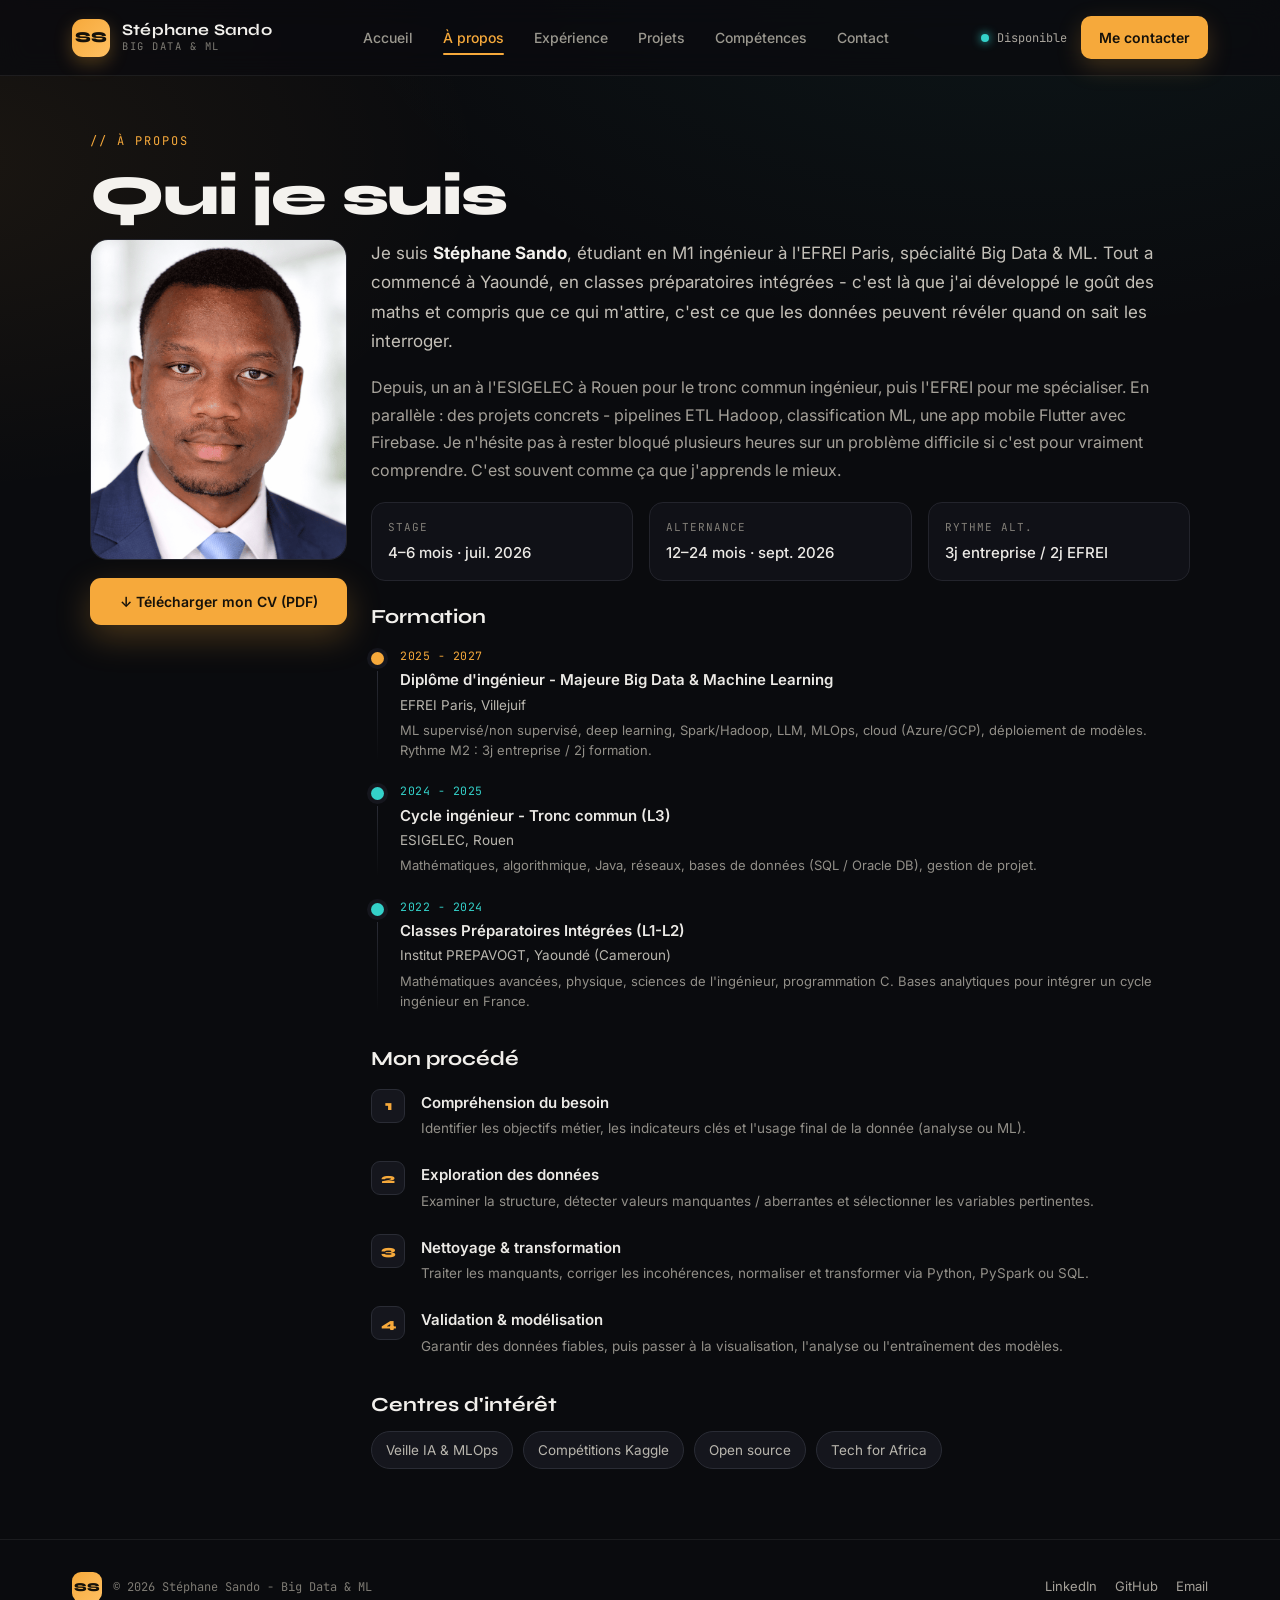
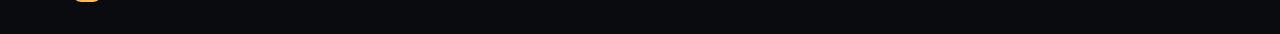
==== about.html @ d76c53a5 "Initial portfolio commit" ====
<!DOCTYPE html>
<html lang="fr">
<head>
  <meta charset="UTF-8">
  <meta name="viewport" content="width=device-width, initial-scale=1.0">
  <title>À propos - Stéphane Sando</title>
  <link rel="preconnect" href="https://fonts.googleapis.com">
  <link rel="preconnect" href="https://fonts.gstatic.com" crossorigin>
  <link href="https://fonts.googleapis.com/css2?family=Syne:wght@600;700;800&family=Inter:wght@400;500;600&family=JetBrains+Mono:wght@400;500&display=swap" rel="stylesheet">
  <link href="https://cdn.jsdelivr.net/npm/bootstrap@5.3.3/dist/css/bootstrap.min.css" rel="stylesheet">
  <link rel="stylesheet" href="css/style.css">
</head>
<body>
<div class="page-bg">

  <!-- NAV -->
  <nav class="nav">
    <a href="index.html" class="nav-logo">
      <div class="nav-logo-icon">SS</div>
      <div>
        <span class="nav-logo-name">Stéphane Sando</span>
        <span class="nav-logo-sub">Big Data &amp; ML</span>
      </div>
    </a>
    <div class="nav-links d-none d-lg-flex">
      <a href="index.html"      class="nav-link">Accueil</a>
      <a href="about.html"      class="nav-link">À propos</a>
      <a href="experience.html" class="nav-link">Expérience</a>
      <a href="projects.html"   class="nav-link">Projets</a>
      <a href="skills.html"     class="nav-link">Compétences</a>
      <a href="contact.html"    class="nav-link">Contact</a>
    </div>
    <div class="nav-actions">
      <div class="nav-status d-none d-lg-flex"><span class="status-dot"></span>Disponible</div>
      <a href="contact.html" class="btn-nav-contact">Me contacter</a>
      <button class="burger d-flex d-lg-none" aria-label="Menu"><span></span><span></span><span></span></button>
    </div>
  </nav>

  <!-- MOBILE MENU -->
  <div class="mobile-menu">
    <a href="index.html"      class="nav-link">Accueil</a>
    <a href="about.html"      class="nav-link">À propos</a>
    <a href="experience.html" class="nav-link">Expérience</a>
    <a href="projects.html"   class="nav-link">Projets</a>
    <a href="skills.html"     class="nav-link">Compétences</a>
    <a href="contact.html"    class="nav-link">Contact</a>
    <a href="contact.html" class="btn btn-primary" style="margin-top:24px;">Me contacter</a>
  </div>

  <!-- ABOUT -->
  <div class="container-md section-pad">
    <div class="section-label">// À propos</div>
    <h1 class="section-title">Qui je suis</h1>

    <!-- Bootstrap grid : photo 3 col / bio 9 col à partir de md -->
    <div class="row g-4 align-items-start">

      <!-- Photo + CV -->
      <div class="col-12 col-md-4 col-xl-3">
        <div class="about-photo">
          <img src="img/photo-profil.png" alt="Stéphane Sando" class="about-photo-img">
          <a href="cv/CV ALTERNANCE DATA-IA.pdf" download class="btn btn-primary" style="font-size:14px;padding:13px;">↓ Télécharger mon CV (PDF)</a>
        </div>
      </div>

      <!-- Bio -->
      <div class="col-12 col-md-8 col-xl-9">
        <div class="about-body">
          <p>Je suis <strong>Stéphane Sando</strong>, étudiant en M1 ingénieur à l'EFREI Paris, spécialité Big Data &amp; ML. Tout a commencé à Yaoundé, en classes préparatoires intégrées - c'est là que j'ai développé le goût des maths et compris que ce qui m'attire, c'est ce que les données peuvent révéler quand on sait les interroger.</p>
          <p>Depuis, un an à l'ESIGELEC à Rouen pour le tronc commun ingénieur, puis l'EFREI pour me spécialiser. En parallèle : des projets concrets - pipelines ETL Hadoop, classification ML, une app mobile Flutter avec Firebase. Je n'hésite pas à rester bloqué plusieurs heures sur un problème difficile si c'est pour vraiment comprendre. C'est souvent comme ça que j'apprends le mieux.</p>

          <!-- Disponibilité — Bootstrap grid : 1 col xs, 3 col sm+ -->
          <div class="row g-3 mb-4">
            <div class="col-12 col-sm-4">
              <div class="avail-card">
                <div class="avail-lbl">STAGE</div>
                <div class="avail-val">4–6 mois · juil. 2026</div>
              </div>
            </div>
            <div class="col-12 col-sm-4">
              <div class="avail-card">
                <div class="avail-lbl">ALTERNANCE</div>
                <div class="avail-val">12–24 mois · sept. 2026</div>
              </div>
            </div>
            <div class="col-12 col-sm-4">
              <div class="avail-card">
                <div class="avail-lbl">RYTHME ALT.</div>
                <div class="avail-val">3j entreprise / 2j EFREI</div>
              </div>
            </div>
          </div>

          <!-- Formation -->
          <h3 class="sub-title">Formation</h3>
          <div class="timeline">

            <div class="tl-item">
              <div class="tl-line">
                <span class="tl-dot" style="background:#F6A93B;"></span>
                <span class="tl-connector"></span>
              </div>
              <div>
                <div class="tl-period" style="color:#F6A93B;">2025 - 2027</div>
                <div class="tl-degree">Diplôme d'ingénieur - Majeure Big Data &amp; Machine Learning</div>
                <div class="tl-school">EFREI Paris, Villejuif</div>
                <div class="tl-detail">ML supervisé/non supervisé, deep learning, Spark/Hadoop, LLM, MLOps, cloud (Azure/GCP), déploiement de modèles. Rythme M2 : 3j entreprise / 2j formation.</div>
              </div>
            </div>

            <div class="tl-item">
              <div class="tl-line">
                <span class="tl-dot" style="background:#34D1C9;"></span>
                <span class="tl-connector"></span>
              </div>
              <div>
                <div class="tl-period" style="color:#34D1C9;">2024 - 2025</div>
                <div class="tl-degree">Cycle ingénieur - Tronc commun (L3)</div>
                <div class="tl-school">ESIGELEC, Rouen</div>
                <div class="tl-detail">Mathématiques, algorithmique, Java, réseaux, bases de données (SQL / Oracle DB), gestion de projet.</div>
              </div>
            </div>

            <div class="tl-item">
              <div class="tl-line">
                <span class="tl-dot" style="background:#34D1C9;"></span>
                <span class="tl-connector"></span>
              </div>
              <div>
                <div class="tl-period" style="color:#34D1C9;">2022 - 2024</div>
                <div class="tl-degree">Classes Préparatoires Intégrées (L1-L2)</div>
                <div class="tl-school">Institut PREPAVOGT, Yaoundé (Cameroun)</div>
                <div class="tl-detail">Mathématiques avancées, physique, sciences de l'ingénieur, programmation C. Bases analytiques pour intégrer un cycle ingénieur en France.</div>
              </div>
            </div>

          </div>

          <!-- Procédé -->
          <h3 class="sub-title" style="margin-top:14px;">Mon procédé</h3>
          <div class="process">

            <div class="proc-item">
              <div class="proc-num">1</div>
              <div class="proc-body">
                <div class="proc-title">Compréhension du besoin</div>
                <div class="proc-desc">Identifier les objectifs métier, les indicateurs clés et l'usage final de la donnée (analyse ou ML).</div>
              </div>
            </div>

            <div class="proc-item">
              <div class="proc-num">2</div>
              <div class="proc-body">
                <div class="proc-title">Exploration des données</div>
                <div class="proc-desc">Examiner la structure, détecter valeurs manquantes / aberrantes et sélectionner les variables pertinentes.</div>
              </div>
            </div>

            <div class="proc-item">
              <div class="proc-num">3</div>
              <div class="proc-body">
                <div class="proc-title">Nettoyage &amp; transformation</div>
                <div class="proc-desc">Traiter les manquants, corriger les incohérences, normaliser et transformer via Python, PySpark ou SQL.</div>
              </div>
            </div>

            <div class="proc-item">
              <div class="proc-num">4</div>
              <div class="proc-body">
                <div class="proc-title">Validation &amp; modélisation</div>
                <div class="proc-desc">Garantir des données fiables, puis passer à la visualisation, l'analyse ou l'entraînement des modèles.</div>
              </div>
            </div>

          </div>

          <!-- Centres d'intérêt -->
          <h3 class="sub-title" style="margin-top:14px;margin-bottom:14px;">Centres d'intérêt</h3>
          <div class="interests">
            <span class="interest-chip">Veille IA &amp; MLOps</span>
            <span class="interest-chip">Compétitions Kaggle</span>
            <span class="interest-chip">Open source</span>
            <span class="interest-chip">Tech for Africa</span>
          </div>

        </div>
      </div>
    </div>
  </div>

  <!-- FOOTER -->
  <footer class="footer">
    <div class="footer-brand">
      <div class="footer-logo">SS</div>
      <span class="footer-copy">© 2026 Stéphane Sando - Big Data &amp; ML</span>
    </div>
    <div class="footer-links">
      <a href="https://linkedin.com/in/stephane-sando" target="_blank" rel="noopener" class="footer-link">LinkedIn</a>
      <a href="https://github.com/StephaneSando"       target="_blank" rel="noopener" class="footer-link">GitHub</a>
      <a href="mailto:stephanesando@gmail.com"                                         class="footer-link">Email</a>
    </div>
  </footer>

</div>
<script src="js/main.js"></script>
</body>
</html>
---- css/style.css ----
/* =============================================
   PORTFOLIO — STÉPHANE SANDO
   css/style.css — feuille de styles partagée
   ============================================= */

/* === RESET === */
*, *::before, *::after { box-sizing: border-box; margin: 0; padding: 0; }
html { scroll-behavior: smooth; }
body {
  background: #0a0b0e;
  color: #ECEAE6;
  font-family: 'Inter', sans-serif;
  -webkit-font-smoothing: antialiased;
  -webkit-text-size-adjust: 100%;
  min-height: 100vh;
  overflow-x: hidden;
}
img { max-width: 100%; display: block; }
a { text-decoration: none; color: inherit; }
button { font-family: 'Inter', sans-serif; cursor: pointer; }
input, textarea { font-family: 'Inter', sans-serif; }
::selection { background: rgba(246,169,59,0.3); }

/* === CSS VARIABLES === */
:root {
  --accent:       #F6A93B;
  --accent-bright:#FFC062;
  --cool:         #34D1C9;
  --bg:           #0a0b0e;
  --bg-card:      #101117;
  --bg-card2:     #15161d;
  --border:       #23242c;
  --border-sub:   #2a2c35;
  --text1: #F4F2EE;
  --text2: #ECEAE6;
  --text3: #c4c0b8;
  --text4: #b3afa7;
  --text5: #9d9a92;
  --text6: #827f78;
}

/* === PAGE BACKGROUND === */
.page-bg {
  background:
    radial-gradient(1200px 700px at 80% -5%, rgba(52,209,201,0.06), transparent 60%),
    radial-gradient(1000px 600px at -5% 10%, rgba(246,169,59,0.07), transparent 55%),
    #0a0b0e;
  min-height: 100vh;
}

/* === CONTAINERS === */
.container    { max-width: 1200px; margin: 0 auto; padding: 0 clamp(20px,6vw,72px); }
.container-md { max-width: 1100px; margin: 0 auto; padding: 0 clamp(20px,6vw,72px); }
.container-sm { max-width: 1000px; margin: 0 auto; padding: 0 clamp(20px,6vw,72px); }

/* === TYPOGRAPHY === */
.section-label {
  font-family: 'JetBrains Mono', monospace;
  font-size: 12px;
  letter-spacing: 2px;
  text-transform: uppercase;
  color: var(--accent);
  margin-bottom: 12px;
}
.section-title {
  font-family: 'Syne', sans-serif;
  font-weight: 800;
  font-size: clamp(34px,5vw,56px);
  letter-spacing: -1.2px;
  color: var(--text1);
  margin: 0 0 10px;
}
.section-desc {
  font-size: 16px;
  color: #a5a199;
  max-width: 600px;
  margin: 0 0 30px;
}

/* === BUTTONS === */
.btn {
  display: inline-flex;
  align-items: center;
  justify-content: center;
  gap: 8px;
  font-family: 'Inter', sans-serif;
  font-weight: 600;
  font-size: 15px;
  border-radius: 11px;
  padding: 14px 24px;
  border: none;
  cursor: pointer;
  transition: opacity .15s, transform .15s, box-shadow .15s;
  text-decoration: none;
}
.btn:hover { opacity: .88; transform: translateY(-1px); }
.btn:active { transform: translateY(0); }
.btn-primary {
  background: var(--accent);
  color: #15110a;
  box-shadow: 0 12px 34px rgba(246,169,59,.26);
}
.btn-primary:hover { box-shadow: 0 16px 40px rgba(246,169,59,.38); }
.btn-secondary {
  background: transparent;
  color: var(--text2);
  border: 1px solid #33353f;
}
.btn-ghost {
  display: inline-flex;
  align-items: center;
  gap: 8px;
  background: transparent;
  color: var(--accent);
  border: 1px solid #33353f;
  border-radius: 10px;
  padding: 11px 18px;
  font-family: 'Inter', sans-serif;
  font-size: 14px;
  font-weight: 600;
  cursor: pointer;
  text-decoration: none;
  transition: opacity .15s;
}
.btn-ghost:hover { opacity: .8; }

/* === TAGS === */
.tag {
  font-family: 'JetBrains Mono', monospace;
  font-size: 11px;
  color: #b9b6ae;
  background: #1a1b22;
  border: 1px solid var(--border-sub);
  padding: 4px 9px;
  border-radius: 7px;
  white-space: nowrap;
}

/* === BOOTSTRAP OVERRIDES === */
.nav { flex-wrap: nowrap !important; }          /* empêche Bootstrap de faire wrapper la nav */
.form-label { margin-bottom: 0 !important; }   /* annule la marge Bootstrap sur form-label  */

/* === NAVIGATION === */
.nav {
  position: sticky;
  top: 0;
  z-index: 50;
  display: flex;
  align-items: center;
  justify-content: space-between;
  gap: 18px;
  padding: 16px clamp(20px,6vw,72px);
  background: rgba(10,11,14,.72);
  backdrop-filter: blur(14px);
  -webkit-backdrop-filter: blur(14px);
  border-bottom: 1px solid rgba(255,255,255,.07);
}
.nav-logo {
  display: flex;
  align-items: center;
  gap: 12px;
  text-decoration: none;
  flex-shrink: 0;
}
.nav-logo-icon {
  width: 38px;
  height: 38px;
  border-radius: 11px;
  display: flex;
  align-items: center;
  justify-content: center;
  font-family: 'Syne', sans-serif;
  font-weight: 800;
  font-size: 15px;
  color: #15110a;
  background: linear-gradient(135deg, var(--accent), var(--accent-bright));
  box-shadow: 0 6px 18px rgba(246,169,59,.28);
  flex-shrink: 0;
}
.nav-logo-name {
  display: block;
  font-family: 'Syne', sans-serif;
  font-weight: 700;
  font-size: 16px;
  color: #F2F0EC;
  letter-spacing: .2px;
  line-height: 1.2;
}
.nav-logo-sub {
  display: block;
  font-family: 'JetBrains Mono', monospace;
  font-size: 10.5px;
  letter-spacing: 1.5px;
  text-transform: uppercase;
  color: #7e7b74;
}
.nav-links {
  display: flex;
  align-items: center;
  gap: 4px;
}
.nav-link {
  position: relative;
  display: inline-block;
  padding: 9px 13px;
  font-size: 14px;
  font-weight: 500;
  color: #9b988f;
  text-decoration: none;
  transition: color .15s;
  white-space: nowrap;
  background: none;
  border: none;
}
.nav-link::after {
  content: '';
  position: absolute;
  left: 13px;
  right: 13px;
  bottom: 2px;
  height: 2px;
  border-radius: 2px;
  background: transparent;
  transition: background .15s;
}
.nav-link:hover { color: var(--accent); }
.nav-link.active { color: var(--accent); }
.nav-link.active::after { background: var(--accent); }

.nav-actions {
  display: flex;
  align-items: center;
  gap: 14px;
  flex-shrink: 0;
}
.nav-status {
  display: flex;
  align-items: center;
  gap: 8px;
  font-family: 'JetBrains Mono', monospace;
  font-size: 12px;
  color: #a9a59d;
  white-space: nowrap;
}
.status-dot {
  width: 8px;
  height: 8px;
  border-radius: 50%;
  background: var(--cool);
  box-shadow: 0 0 10px var(--cool);
  animation: pulseGlow 2.4s ease-in-out infinite;
  flex-shrink: 0;
}
.btn-nav-contact {
  background: var(--accent);
  color: #15110a;
  font-family: 'Inter', sans-serif;
  font-weight: 600;
  font-size: 14px;
  border: none;
  border-radius: 10px;
  padding: 11px 18px;
  box-shadow: 0 8px 24px rgba(246,169,59,.22);
  cursor: pointer;
  text-decoration: none;
  transition: opacity .15s;
  white-space: nowrap;
}
.btn-nav-contact:hover { opacity: .88; }

/* Burger */
.burger {
  display: none;
  flex-direction: column;
  gap: 5px;
  background: transparent;
  border: none;
  padding: 6px;
  cursor: pointer;
  z-index: 60;
}
.burger span {
  display: block;
  width: 24px;
  height: 2px;
  background: #ECEAE6;
  border-radius: 2px;
  transition: transform .25s, opacity .25s;
}
.burger.open span:nth-child(1) { transform: translateY(7px) rotate(45deg); }
.burger.open span:nth-child(2) { opacity: 0; }
.burger.open span:nth-child(3) { transform: translateY(-7px) rotate(-45deg); }

/* Mobile menu overlay */
.mobile-menu {
  display: none;
  position: fixed;
  inset: 0;
  z-index: 40;
  background: rgba(10,11,14,.97);
  backdrop-filter: blur(20px);
  flex-direction: column;
  align-items: center;
  justify-content: center;
  gap: 8px;
  padding: 24px;
}
.mobile-menu.open { display: flex; }
.mobile-menu .nav-link {
  font-size: 22px;
  font-family: 'Syne', sans-serif;
  font-weight: 700;
  padding: 14px 32px;
}

/* === HERO (index) === */
.hero-wrapper {
  position: relative;
  overflow: hidden;
  padding: 54px 0 30px;
}
.hero-glow-1 {
  position: absolute;
  top: -120px; right: -80px;
  width: 460px; height: 460px;
  border-radius: 50%;
  background: radial-gradient(circle, rgba(52,209,201,.16), transparent 65%);
  filter: blur(20px);
  pointer-events: none;
}
.hero-glow-2 {
  position: absolute;
  top: 120px; left: -120px;
  width: 420px; height: 420px;
  border-radius: 50%;
  background: radial-gradient(circle, rgba(246,169,59,.14), transparent 65%);
  filter: blur(20px);
  pointer-events: none;
}
.hero-inner {
  max-width: 980px;
  margin: 0 auto;
  padding: 0 clamp(20px,6vw,72px);
  text-align: center;
}
.hero-badge {
  display: inline-flex;
  align-items: center;
  gap: 9px;
  font-family: 'JetBrains Mono', monospace;
  font-size: 12px;
  letter-spacing: 2px;
  text-transform: uppercase;
  color: var(--cool);
  margin-bottom: 26px;
  padding: 7px 16px;
  border: 1px solid #25262f;
  border-radius: 999px;
  background: #101117;
}
.hero-badge-dot {
  width: 7px; height: 7px;
  border-radius: 50%;
  background: var(--cool);
  box-shadow: 0 0 10px var(--cool);
  flex-shrink: 0;
}
.hero-title {
  font-family: 'Syne', sans-serif;
  font-weight: 800;
  font-size: clamp(46px,8vw,96px);
  line-height: .96;
  letter-spacing: -2px;
  margin: 0 0 24px;
  color: var(--text1);
}
.hero-title-accent {
  color: var(--accent);
  text-shadow: 0 0 44px rgba(246,169,59,.4);
}
.hero-desc {
  font-size: 19px;
  line-height: 1.6;
  color: #b3afa7;
  max-width: 620px;
  margin: 0 auto 36px;
}
.hero-ctas {
  display: flex;
  flex-wrap: wrap;
  gap: 14px;
  justify-content: center;
  margin-bottom: 46px;
}

/* Terminal */
.terminal {
  max-width: 560px;
  margin: 0 auto;
  text-align: left;
  border-radius: 16px;
  background: #0e0f15;
  border: 1px solid #25262f;
  box-shadow: 0 30px 80px rgba(0,0,0,.5);
  overflow: hidden;
}
.terminal-bar {
  display: flex;
  align-items: center;
  gap: 8px;
  padding: 12px 16px;
  border-bottom: 1px solid #1f2028;
  background: #13141a;
}
.terminal-dot { width: 11px; height: 11px; border-radius: 50%; }
.terminal-title {
  font-family: 'JetBrains Mono', monospace;
  font-size: 11.5px;
  color: #76736c;
  margin-left: 8px;
}
.terminal-body {
  padding: 18px 20px;
  font-family: 'JetBrains Mono', monospace;
  font-size: 13.5px;
  line-height: 1.95;
}
.t-comment { color: #76736c; }
.t-output  { color: #ECEAE6; }
.t-accent  { color: var(--accent); }
.t-cool    { color: var(--cool); }
.t-gap     { margin-top: 8px; }
.t-cursor {
  display: inline-block;
  width: 8px; height: 15px;
  background: var(--cool);
  margin-left: 4px;
  vertical-align: -2px;
  animation: blink 1.1s step-end infinite;
}

/* Stats */
.stats-row {
  display: flex;
  flex-wrap: wrap;
  gap: 30px;
  margin-top: 46px;
  justify-content: center;
}
.stat-item { text-align: center; flex: 1 1 80px; }
.stat-value {
  font-family: 'Syne', sans-serif;
  font-weight: 800;
  font-size: 30px;
  color: var(--text1);
  line-height: 1.1;
}
.stat-value.accent { color: var(--accent); }
.stat-value.cool   { color: var(--cool); }
.stat-label {
  font-family: 'JetBrains Mono', monospace;
  font-size: 11.5px;
  color: #827f78;
  letter-spacing: .5px;
  margin-top: 4px;
}

/* Projects preview (index) */
.preview-header {
  display: flex;
  align-items: flex-end;
  justify-content: space-between;
  gap: 20px;
  flex-wrap: wrap;
  margin-bottom: 30px;
  padding-top: 40px;
}
.preview-title {
  font-family: 'Syne', sans-serif;
  font-weight: 800;
  font-size: clamp(30px,4vw,44px);
  margin: 0;
  letter-spacing: -1px;
  color: var(--text1);
}

/* CTA banner */
.cta-banner {
  position: relative;
  overflow: hidden;
  border-radius: 24px;
  border: 1px solid #2a2c35;
  background: linear-gradient(120deg,#13141a,#0f1015);
  padding: clamp(34px,5vw,60px);
  text-align: center;
  margin: 30px 0 70px;
}
.cta-banner-glow {
  position: absolute;
  top: -90px; right: -40px;
  width: 320px; height: 320px;
  border-radius: 50%;
  background: radial-gradient(circle, rgba(246,169,59,.16), transparent 65%);
  filter: blur(10px);
  pointer-events: none;
}
.cta-banner h2 {
  position: relative;
  font-family: 'Syne', sans-serif;
  font-weight: 800;
  font-size: clamp(28px,4vw,42px);
  margin: 0 0 14px;
  letter-spacing: -1px;
  color: var(--text1);
}
.cta-banner p {
  position: relative;
  font-size: 16px;
  color: #b3afa7;
  max-width: 560px;
  margin: 0 auto 28px;
}

/* === PROJECT CARDS ===
   La grille est maintenant gérée par Bootstrap (.row .col-*)  */
.project-card {
  border-radius: 18px;
  background: var(--bg-card);
  border: 1px solid var(--border);
  padding: 20px;
  display: flex;
  flex-direction: column;
  gap: 15px;
  cursor: pointer;
  text-decoration: none;
  color: inherit;
  transition: border-color .2s, transform .2s, box-shadow .2s;
}
.project-card:hover {
  border-color: #3a3c46;
  transform: translateY(-2px);
  box-shadow: 0 8px 24px rgba(0,0,0,.3);
}
.project-card-thumb {
  position: relative;
  height: 150px;
  border-radius: 12px;
  overflow: hidden;
  background: repeating-linear-gradient(135deg,#16171d,#16171d 11px,#1b1c23 11px,#1b1c23 22px);
  border: 1px solid #24252e;
  display: flex;
  align-items: flex-end;
  justify-content: space-between;
  padding: 12px;
}
.thumb-glow  { position: absolute; inset: 0; pointer-events: none; }
.thumb-cat {
  position: relative;
  font-family: 'JetBrains Mono', monospace;
  font-size: 10.5px;
  color: #15110a;
  padding: 4px 9px;
  border-radius: 6px;
  font-weight: 500;
}
.thumb-placeholder {
  position: relative;
  font-family: 'JetBrains Mono', monospace;
  font-size: 10px;
  color: #6f6c66;
}
.card-row {
  display: flex;
  align-items: baseline;
  justify-content: space-between;
  gap: 12px;
}
.card-title {
  font-family: 'Syne', sans-serif;
  font-weight: 700;
  font-size: 22px;
  margin: 0;
  color: #F2F0EC;
}
.card-metric {
  font-family: 'JetBrains Mono', monospace;
  font-size: 12px;
  white-space: nowrap;
  flex-shrink: 0;
}
.card-desc {
  font-size: 14px;
  line-height: 1.6;
  color: #9d9a92;
  margin: 0;
  flex: 1;
}
.card-tags { display: flex; flex-wrap: wrap; gap: 7px; }
.card-cta {
  display: inline-flex;
  align-items: center;
  gap: 8px;
  font-size: 13.5px;
  font-weight: 600;
  color: var(--accent);
  margin-top: 2px;
}

/* === FILTERS === */
.filters { display: flex; flex-wrap: wrap; gap: 10px; margin-bottom: 30px; }
.filter-btn {
  font-family: 'Inter', sans-serif;
  font-size: 13.5px;
  font-weight: 600;
  border-radius: 999px;
  padding: 9px 17px;
  border: 1px solid #2c2e37;
  color: #b9b6ae;
  background: transparent;
  cursor: pointer;
  transition: background .15s, color .15s, border-color .15s;
}
.filter-btn.active { background: var(--accent); color: #16120b; border-color: var(--accent); }
.filter-btn:hover:not(.active) { border-color: #4a4c55; color: var(--text2); }

/* === PROJECT DETAIL === */
.detail-back {
  display: inline-flex;
  align-items: center;
  gap: 8px;
  background: transparent;
  color: #a5a199;
  border: 1px solid var(--border-sub);
  border-radius: 10px;
  padding: 9px 15px;
  font-family: 'Inter', sans-serif;
  font-size: 13.5px;
  font-weight: 600;
  margin-bottom: 26px;
  cursor: pointer;
  transition: color .15s, border-color .15s;
}
.detail-back:hover { color: var(--text2); border-color: #4a4c55; }
.detail-badges {
  display: flex;
  align-items: center;
  gap: 12px;
  flex-wrap: wrap;
  margin-bottom: 14px;
}
.detail-cat-badge {
  font-family: 'JetBrains Mono', monospace;
  font-size: 11px;
  color: #15110a;
  padding: 5px 11px;
  border-radius: 7px;
  font-weight: 500;
}
.detail-metric {
  font-family: 'JetBrains Mono', monospace;
  font-size: 13px;
}
.detail-title {
  font-family: 'Syne', sans-serif;
  font-weight: 800;
  font-size: clamp(34px,5vw,54px);
  margin: 0 0 26px;
  letter-spacing: -1.2px;
  color: var(--text1);
}
.detail-thumb {
  position: relative;
  height: clamp(220px,34vw,400px);
  border-radius: 18px;
  overflow: hidden;
  background: repeating-linear-gradient(135deg,#16171d,#16171d 13px,#1b1c23 13px,#1b1c23 26px);
  border: 1px solid #24252e;
  display: flex;
  align-items: center;
  justify-content: center;
  margin-bottom: 36px;
}
.detail-thumb-text {
  position: relative;
  font-family: 'JetBrains Mono', monospace;
  font-size: 13px;
  color: #6f6c66;
  text-align: center;
  line-height: 1.8;
}
/* .detail-grid → remplacé par Bootstrap .row dans le HTML */
.detail-h3 {
  font-family: 'Syne', sans-serif;
  font-weight: 700;
  font-size: 20px;
  margin: 0 0 14px;
  color: var(--text1);
}
.detail-para { font-size: 15px; line-height: 1.7; color: #b3afa7; margin: 0 0 14px; }
.detail-tech-tags { display: flex; flex-wrap: wrap; gap: 7px; margin-bottom: 32px; }
.detail-tech-tag {
  font-family: 'JetBrains Mono', monospace;
  font-size: 11.5px;
  color: #b9b6ae;
  background: #1a1b22;
  border: 1px solid var(--border-sub);
  padding: 5px 10px;
  border-radius: 7px;
}
.detail-sections { display: flex; flex-direction: column; gap: 14px; margin-top: 24px; }
.detail-sec-card {
  border-radius: 14px;
  background: var(--bg-card);
  border: 1px solid var(--border);
  padding: 18px;
}
.detail-sec-card h4 {
  font-family: 'Syne', sans-serif;
  font-weight: 600;
  font-size: 15px;
  margin: 0 0 10px;
}
.detail-sec-card p { font-size: 13.5px; line-height: 1.6; color: #9d9a92; margin: 0; }
.detail-results-card {
  border-radius: 16px;
  background: var(--bg-card);
  border: 1px solid var(--border);
  padding: 20px;
}
.detail-results-label {
  font-family: 'JetBrains Mono', monospace;
  font-size: 11px;
  letter-spacing: 1px;
  color: #827f78;
  margin-bottom: 14px;
}
.detail-result-row {
  display: flex;
  align-items: baseline;
  justify-content: space-between;
  gap: 12px;
  border-bottom: 1px solid #1d1e26;
  padding-bottom: 10px;
  margin-bottom: 10px;
}
.detail-result-row:last-child { border-bottom: none; margin-bottom: 0; padding-bottom: 0; }
.detail-result-k { font-size: 13.5px; color: #928f88; }
.detail-result-v { font-family: 'Syne', sans-serif; font-weight: 700; font-size: 16px; text-align: right; }
.detail-github {
  display: flex;
  align-items: center;
  justify-content: center;
  gap: 9px;
  text-decoration: none;
  color: var(--text2);
  font-weight: 600;
  font-size: 14px;
  border: 1px solid #33353f;
  border-radius: 11px;
  padding: 13px;
  margin-top: 12px;
  transition: border-color .15s, color .15s;
}
.detail-github:hover { border-color: #4a4c55; color: var(--text1); }

/* === ABOUT ===
   .about-grid → remplacé par Bootstrap .row dans le HTML */
.about-photo { display: flex; flex-direction: column; gap: 18px; }
.thumb-img {
  position: absolute;
  inset: 0;
  width: 100%;
  height: 100%;
  object-fit: cover;
  border-radius: 12px;
}
.detail-gallery-img {
  position: absolute;
  inset: 0;
  width: 100%;
  height: 100%;
  object-fit: contain;
  border-radius: 18px;
}
#detail-img-caption {
  font-family: 'Inter', sans-serif;
  font-size: 15px;
  font-weight: 500;
  color: #c4c0b8;
  text-align: center;
  padding: 12px 0 10px;
  min-height: 36px;
  letter-spacing: .01em;
}
#detail-gallery-strip {
  display: flex;
  gap: 8px;
  flex-wrap: wrap;
  margin-bottom: 28px;
}
.gallery-thumb {
  width: 72px;
  height: 50px;
  border-radius: 8px;
  object-fit: cover;
  cursor: pointer;
  opacity: 0.4;
  border: 2px solid transparent;
  transition: opacity .18s, border-color .18s;
}
.gallery-thumb.active,
.gallery-thumb:hover { opacity: 1; border-color: var(--accent); }
.about-photo-img {
  width: 100%;
  aspect-ratio: 4/5;
  object-fit: cover;
  object-position: center top;
  border-radius: 18px;
  border: 1px solid #24252e;
  display: block;
}
.photo-placeholder {
  position: relative;
  aspect-ratio: 4/5;
  border-radius: 18px;
  overflow: hidden;
  background: repeating-linear-gradient(135deg,#16171d,#16171d 12px,#1b1c23 12px,#1b1c23 24px);
  border: 1px solid #24252e;
  display: flex;
  align-items: center;
  justify-content: center;
}
.photo-glow {
  position: absolute; inset: 0;
  background: radial-gradient(circle at 60% 25%, rgba(246,169,59,.12), transparent 60%);
}
.photo-text {
  position: relative;
  font-family: 'JetBrains Mono', monospace;
  font-size: 12px;
  color: #6f6c66;
  text-align: center;
  line-height: 1.8;
}
.about-body p { font-size: 16px; line-height: 1.72; color: #a5a199; margin: 0 0 18px; }
.about-body p:first-child { font-size: 17px; color: var(--text3); }
.about-body strong { color: var(--text1); }

/* .avail-grid → remplacé par Bootstrap .row dans le HTML */
.avail-card {
  border-radius: 14px;
  background: var(--bg-card);
  border: 1px solid var(--border);
  padding: 16px;
}
.avail-lbl {
  font-family: 'JetBrains Mono', monospace;
  font-size: 11px;
  color: #827f78;
  letter-spacing: 1px;
  margin-bottom: 6px;
}
.avail-val { font-size: 15px; color: var(--text2); font-weight: 500; }

.sub-title {
  font-family: 'Syne', sans-serif;
  font-weight: 700;
  font-size: 20px;
  color: #F2F0EC;
  margin: 0 0 18px;
}
.sub-title + .sub-title,
.sub-title-gap { margin-top: 14px; }

/* Timeline */
.timeline { display: flex; flex-direction: column; }
.tl-item  { display: flex; gap: 16px; padding-bottom: 22px; }
.tl-line  { display: flex; flex-direction: column; align-items: center; }
.tl-dot {
  width: 13px; height: 13px;
  flex-shrink: 0;
  border-radius: 50%;
  box-shadow: 0 0 0 4px #15161d;
  margin-top: 5px;
}
.tl-connector {
  flex: 1;
  width: 1px;
  background: linear-gradient(#2a2c35, transparent);
  margin-top: 6px;
}
.tl-period { font-family: 'JetBrains Mono', monospace; font-size: 11.5px; letter-spacing: .5px; margin-bottom: 5px; }
.tl-degree { font-size: 15px; font-weight: 600; color: var(--text2); margin-bottom: 3px; }
.tl-school { font-size: 13.5px; color: #b9b6ae; margin-bottom: 5px; }
.tl-detail { font-size: 13px; line-height: 1.55; color: #928f88; }

/* Process */
.process { display: flex; flex-direction: column; }
.proc-item { display: flex; gap: 16px; padding-bottom: 22px; }
.proc-num {
  width: 34px; height: 34px;
  flex-shrink: 0;
  border-radius: 9px;
  background: #15161d;
  border: 1px solid #2a2c35;
  display: flex;
  align-items: center;
  justify-content: center;
  font-family: 'Syne', sans-serif;
  font-weight: 800;
  font-size: 14px;
  color: var(--accent);
}
.proc-body { padding-top: 3px; }
.proc-title { font-size: 15px; font-weight: 600; color: var(--text2); margin-bottom: 4px; }
.proc-desc  { font-size: 13.5px; line-height: 1.55; color: #928f88; }

/* Interests */
.interests { display: flex; flex-wrap: wrap; gap: 10px; }
.interest-chip {
  font-size: 13.5px;
  color: #b9b6ae;
  background: #15161d;
  border: 1px solid var(--border-sub);
  padding: 8px 14px;
  border-radius: 999px;
}

/* === EXPERIENCE === */
.xp-notice {
  display: inline-flex;
  align-items: center;
  gap: 9px;
  font-size: 13px;
  color: #a9a59d;
  background: rgba(52,209,201,.07);
  border: 1px solid rgba(52,209,201,.25);
  border-radius: 10px;
  padding: 9px 14px;
  margin-bottom: 36px;
  line-height: 1.5;
}
.xp-timeline { display: flex; flex-direction: column; }
.xp-item     { display: flex; gap: 20px; padding-bottom: 26px; }
.xp-line     { display: flex; flex-direction: column; align-items: center; }
.xp-dot {
  width: 14px; height: 14px;
  flex-shrink: 0;
  border-radius: 50%;
  box-shadow: 0 0 0 4px #0a0b0e;
  margin-top: 8px;
}
.xp-connector {
  flex: 1;
  width: 2px;
  background: linear-gradient(#2a2c35, transparent);
  margin-top: 8px;
}
.xp-card {
  flex: 1;
  border-radius: 16px;
  background: var(--bg-card);
  border: 1px solid var(--border);
  padding: 22px;
}
.xp-header {
  display: flex;
  align-items: flex-start;
  justify-content: space-between;
  gap: 14px;
  flex-wrap: wrap;
  margin-bottom: 12px;
}
.xp-role    { font-family: 'Syne', sans-serif; font-weight: 700; font-size: 20px; margin: 0 0 4px; color: #F2F0EC; }
.xp-company { font-size: 14px; color: #b9b6ae; }
.xp-meta    { display: flex; flex-direction: column; align-items: flex-end; gap: 6px; }
.xp-kind {
  font-family: 'JetBrains Mono', monospace;
  font-size: 10.5px;
  color: #15110a;
  padding: 4px 9px;
  border-radius: 6px;
  font-weight: 500;
}
.xp-period { font-family: 'JetBrains Mono', monospace; font-size: 12px; color: #76736c; }
.xp-body   { font-size: 14px; line-height: 1.6; color: #9d9a92; margin: 0 0 14px; }
.xp-tags   { display: flex; flex-wrap: wrap; gap: 7px; }

/* === SKILLS ===
   .skills-grid → remplacé par Bootstrap .row dans le HTML */
.cert-badge {
  display: inline-flex;
  align-items: center;
  gap: 12px;
  border-radius: 14px;
  background: linear-gradient(120deg,var(--bg-card2),var(--bg-card));
  border: 1px solid var(--accent);
  padding: 13px 18px;
  margin-bottom: 36px;
  text-decoration: none;
  color: inherit;
  transition: box-shadow .2s, transform .2s;
}
.cert-badge:hover { box-shadow: 0 0 0 1px var(--accent), 0 4px 18px rgba(246,169,59,.15); transform: translateY(-1px); color: inherit; }
.cert-icon {
  width: 40px; height: 40px;
  border-radius: 10px;
  flex-shrink: 0;
  background: rgba(246,169,59,.14);
  display: flex;
  align-items: center;
  justify-content: center;
  font-family: 'Syne', sans-serif;
  font-weight: 800;
  color: var(--accent);
  font-size: 13px;
}
.cert-name   { font-size: 15px; font-weight: 600; color: #F2F0EC; }
.cert-status { font-family: 'JetBrains Mono', monospace; font-size: 12px; color: var(--accent); }
.skill-group {
  border-radius: 18px;
  background: var(--bg-card);
  border: 1px solid var(--border);
  padding: 22px;
}
.skill-group-header {
  display: flex;
  align-items: center;
  gap: 10px;
  margin-bottom: 20px;
}
.skill-group-dot { width: 10px; height: 10px; border-radius: 3px; flex-shrink: 0; }
.skill-group-name { font-family: 'Syne', sans-serif; font-weight: 700; font-size: 18px; margin: 0; color: var(--text1); }
.skill-items { display: flex; flex-direction: column; gap: 15px; }
.skill-row   { display: flex; justify-content: space-between; align-items: center; margin-bottom: 7px; }
.skill-name  { font-size: 14px; color: #d6d3cc; }
.skill-lvl   { font-family: 'JetBrains Mono', monospace; font-size: 11px; color: #76736c; }
.skill-bar   { height: 7px; border-radius: 999px; background: #1c1d24; overflow: hidden; }
.skill-bar-fill {
  height: 100%;
  width: 0;
  border-radius: 999px;
  transition: width 1s ease-out;
}

/* === CONTACT ===
   .contact-grid et .form-row → remplacés par Bootstrap .row dans le HTML */
.contact-form { display: flex; flex-direction: column; gap: 16px; }
.form-label     { display: flex; flex-direction: column; gap: 7px; }
.form-label-txt {
  font-family: 'JetBrains Mono', monospace;
  font-size: 11px;
  letter-spacing: 1px;
  color: #827f78;
}
.form-input, .form-textarea {
  background: var(--bg-card);
  border: 1px solid var(--border-sub);
  border-radius: 10px;
  padding: 13px 14px;
  color: var(--text2);
  font-size: 14px;
  outline: none;
  transition: border-color .15s;
  width: 100%;
}
.form-input:focus, .form-textarea:focus { border-color: var(--accent); }
.form-textarea { resize: vertical; }
.form-success {
  display: none;
  align-items: center;
  gap: 10px;
  font-size: 14px;
  color: var(--cool);
  background: rgba(52,209,201,.08);
  border: 1px solid rgba(52,209,201,.3);
  border-radius: 10px;
  padding: 12px 14px;
}
.form-success.visible { display: flex; }
.contact-links { display: flex; flex-direction: column; gap: 12px; }
.contact-link {
  display: flex;
  align-items: center;
  gap: 14px;
  text-decoration: none;
  border-radius: 14px;
  background: var(--bg-card);
  border: 1px solid var(--border);
  padding: 16px 18px;
  transition: border-color .15s;
}
.contact-link:hover { border-color: #3a3c46; }
.contact-link-icon {
  width: 42px; height: 42px;
  flex-shrink: 0;
  border-radius: 11px;
  display: flex;
  align-items: center;
  justify-content: center;
  font-family: 'JetBrains Mono', monospace;
  font-size: 16px;
}
.contact-link-lbl {
  display: block;
  font-family: 'JetBrains Mono', monospace;
  font-size: 11px;
  color: #827f78;
  letter-spacing: 1px;
}
.contact-link-val { display: block; font-size: 15px; color: var(--text2); }
.avail-info {
  border-radius: 14px;
  background: linear-gradient(120deg,var(--bg-card2),var(--bg-card));
  border: 1px solid var(--border-sub);
  padding: 18px;
  margin-top: 6px;
}
.avail-info-header { display: flex; align-items: center; gap: 9px; margin-bottom: 8px; }
.avail-info-dot {
  width: 8px; height: 8px;
  border-radius: 50%;
  background: var(--cool);
  box-shadow: 0 0 10px var(--cool);
  flex-shrink: 0;
}
.avail-info-lbl { font-family: 'JetBrains Mono', monospace; font-size: 11px; letter-spacing: 1px; color: #a9a59d; }
.avail-info-txt { font-size: 14px; line-height: 1.6; color: var(--text3); }
.avail-info-txt strong { color: var(--text2); }

/* === FOOTER === */
.footer {
  border-top: 1px solid rgba(255,255,255,.07);
  padding: 32px clamp(20px,6vw,72px);
  display: flex;
  align-items: center;
  justify-content: space-between;
  gap: 18px;
  flex-wrap: wrap;
}
.footer-brand { display: flex; align-items: center; gap: 11px; }
.footer-logo {
  width: 30px; height: 30px;
  border-radius: 9px;
  display: flex;
  align-items: center;
  justify-content: center;
  font-family: 'Syne', sans-serif;
  font-weight: 800;
  font-size: 12px;
  color: #15110a;
  background: linear-gradient(135deg,var(--accent),var(--accent-bright));
  flex-shrink: 0;
}
.footer-copy  { font-family: 'JetBrains Mono', monospace; font-size: 12px; color: #7e7b74; }
.footer-links { display: flex; gap: 18px; align-items: center; }
.footer-link  { font-size: 13px; color: #a5a199; text-decoration: none; transition: color .15s; }
.footer-link:hover { color: var(--accent); }

/* === ANIMATIONS === */
@keyframes pulseGlow {
  0%, 100% { opacity: .5; }
  50%       { opacity: .85; }
}
@keyframes blink {
  0%, 49% { opacity: 1; }
  50%,100% { opacity: 0; }
}
@keyframes fadeIn {
  from { opacity: 0; transform: translateY(14px); }
  to   { opacity: 1; transform: translateY(0); }
}
.fade-in { animation: fadeIn .35s ease-out both; }
.section-pad { padding: 56px 0 70px; }

/* =============================================
   RESPONSIVE — Bootstrap gère les grilles
   Les media queries ci-dessous couvrent
   uniquement les ajustements fins :
   nav, typographie, espacements, composants.
   Breakpoints alignés sur Bootstrap 5.
   ============================================= */

/* ── < lg  (991px) : burger visible, nav masquée ── */
@media (max-width: 991.98px) {
  /* Les classes Bootstrap d-none d-lg-flex / d-flex d-lg-none
     gèrent la visibilité de .nav-links, .nav-status et .burger */
  .section-pad    { padding: 40px 0 50px; }
  .hero-wrapper   { padding: 36px 0 16px; }
  .hero-desc      { font-size: 16px; line-height: 1.55; }
  .hero-badge     { font-size: 11px; }
  .hero-ctas      { gap: 12px; margin-bottom: 32px; }
  .photo-placeholder { aspect-ratio: 3/2; }
  .preview-header { flex-direction: column; align-items: flex-start; gap: 12px; }
  .cta-banner     { padding: 32px 24px; border-radius: 18px; margin-bottom: 50px; }
  .xp-item        { gap: 14px; }
  .xp-card        { padding: 16px; }
  .footer         { flex-direction: column; align-items: center; text-align: center; gap: 12px; }
  .footer-links   { justify-content: center; }
}

/* ── < sm  (575px) : très petit mobile ── */
@media (max-width: 575.98px) {
  .nav            { padding: 12px 16px; gap: 10px; }
  .nav-logo-sub   { display: none; }
  .nav-actions    { gap: 8px; }
  .btn-nav-contact { padding: 9px 13px; font-size: 13px; }
  .hero-inner     { padding: 0 16px; }
  .hero-ctas      { flex-direction: column; align-items: stretch; }
  .hero-ctas .btn { justify-content: center; }
  .terminal-body  { font-size: 12px; padding: 14px 16px; }
  .project-card-thumb { height: 120px; }
  .card-title     { font-size: 19px; }
  .filter-btn     { padding: 7px 13px; font-size: 12.5px; }
  .skill-group    { padding: 16px; }
  .xp-header      { flex-direction: column; gap: 10px; }
  .xp-meta        { flex-direction: row; align-items: center; gap: 10px; }
  .xp-card        { padding: 14px; }
  .detail-thumb   { height: clamp(150px, 40vw, 220px); }
  .contact-link-val { font-size: 13px; word-break: break-all; }
  .cta-banner     { padding: 28px 18px; border-radius: 14px; }
  .section-pad    { padding: 32px 0 40px; }
  .footer         { padding: 24px 16px; }
  .footer-copy    { font-size: 11px; }
}

/* ── 360px ── */
@media (max-width: 360px) {
  .nav-logo-name  { font-size: 14px; }
  .btn            { padding: 12px 18px; font-size: 14px; }
  .hero-title     { letter-spacing: -1px; }
  .terminal-body  { font-size: 11.5px; }
  .filter-btn     { padding: 6px 11px; font-size: 12px; }
  .project-card   { padding: 14px; }
  .stat-value     { font-size: 26px; }
}
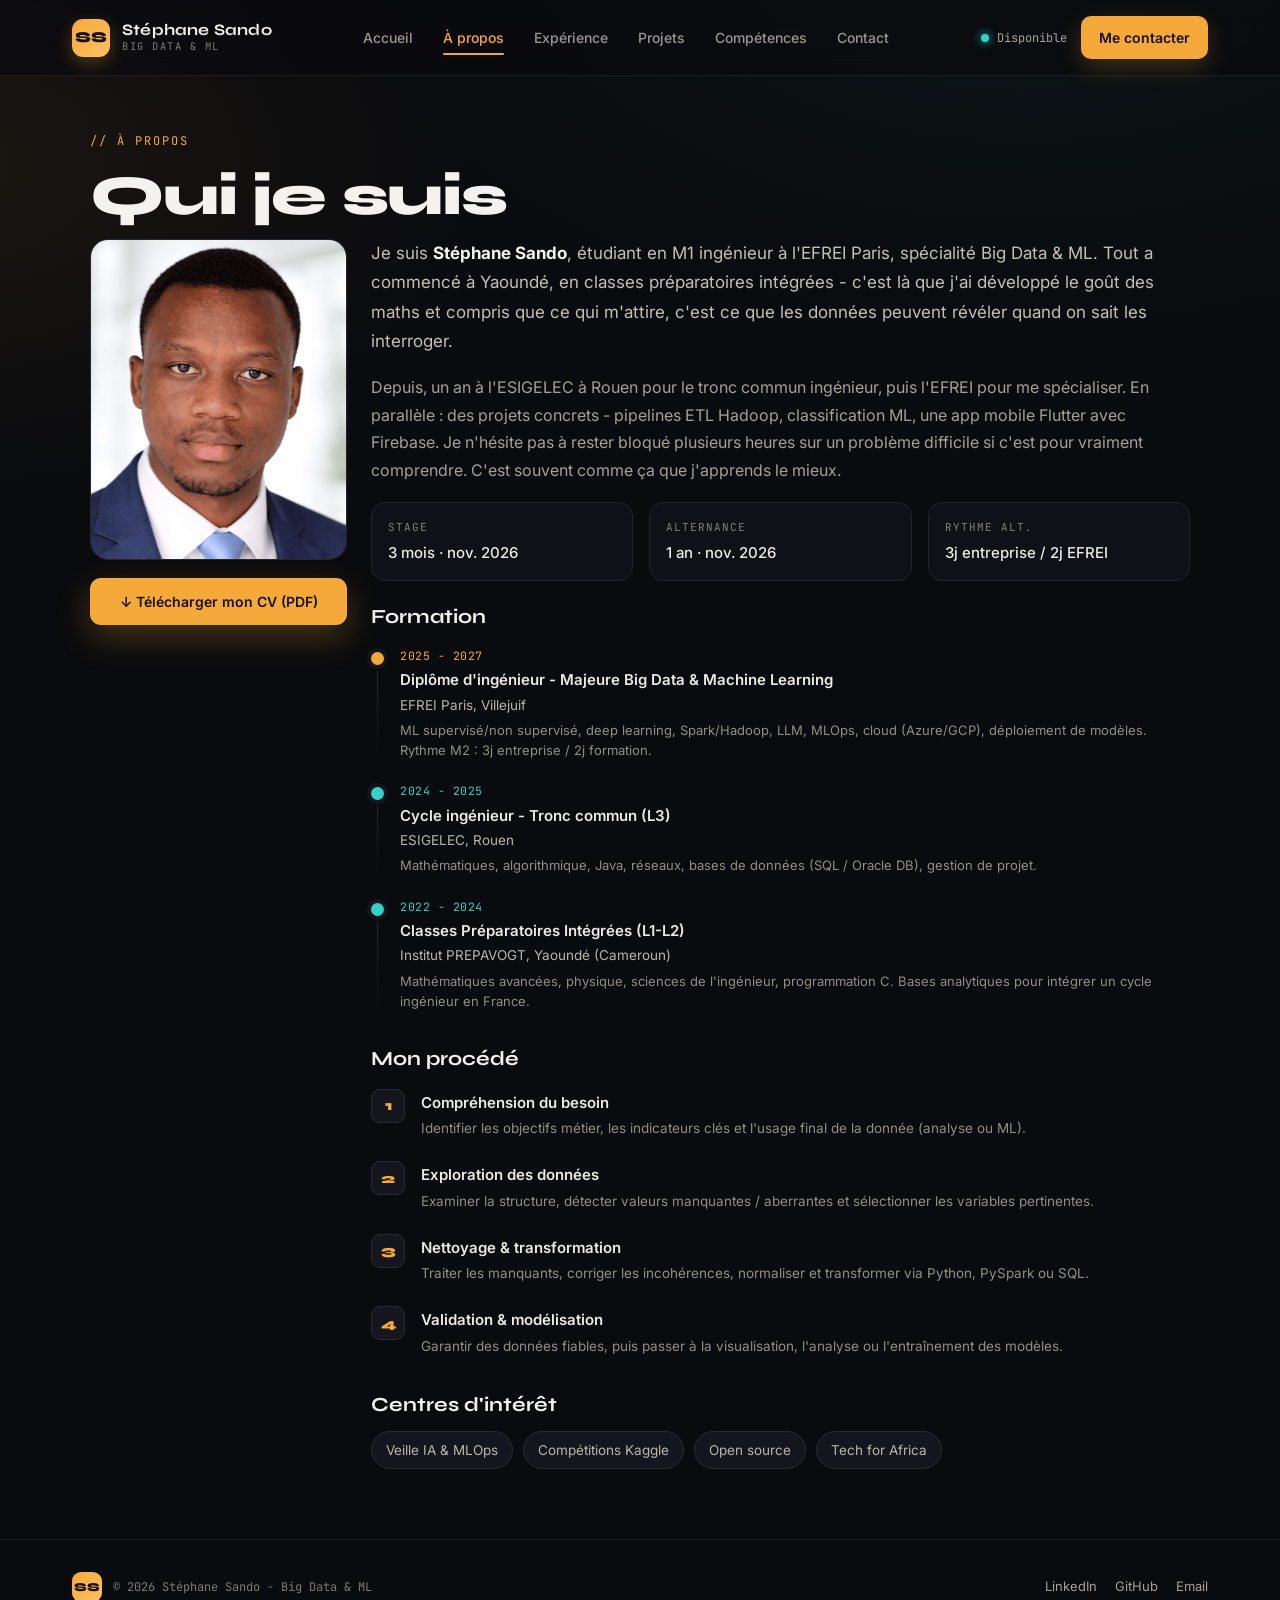
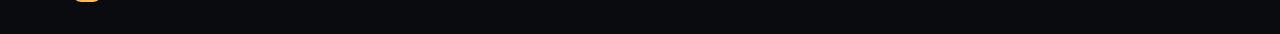
==== commit 31e63605: "feat: met à jour les compétences et la disponibilité - Nouveau groupe de compétences "IA Générative " ====
--- a/about.html
+++ b/about.html
@@ -75,13 +75,13 @@
             <div class="col-12 col-sm-4">
               <div class="avail-card">
                 <div class="avail-lbl">STAGE</div>
-                <div class="avail-val">4–6 mois · juil. 2026</div>
+                <div class="avail-val">3 mois · nov. 2026</div>
               </div>
             </div>
             <div class="col-12 col-sm-4">
               <div class="avail-card">
                 <div class="avail-lbl">ALTERNANCE</div>
-                <div class="avail-val">12–24 mois · sept. 2026</div>
+                <div class="avail-val">1 an · nov. 2026</div>
               </div>
             </div>
             <div class="col-12 col-sm-4">
